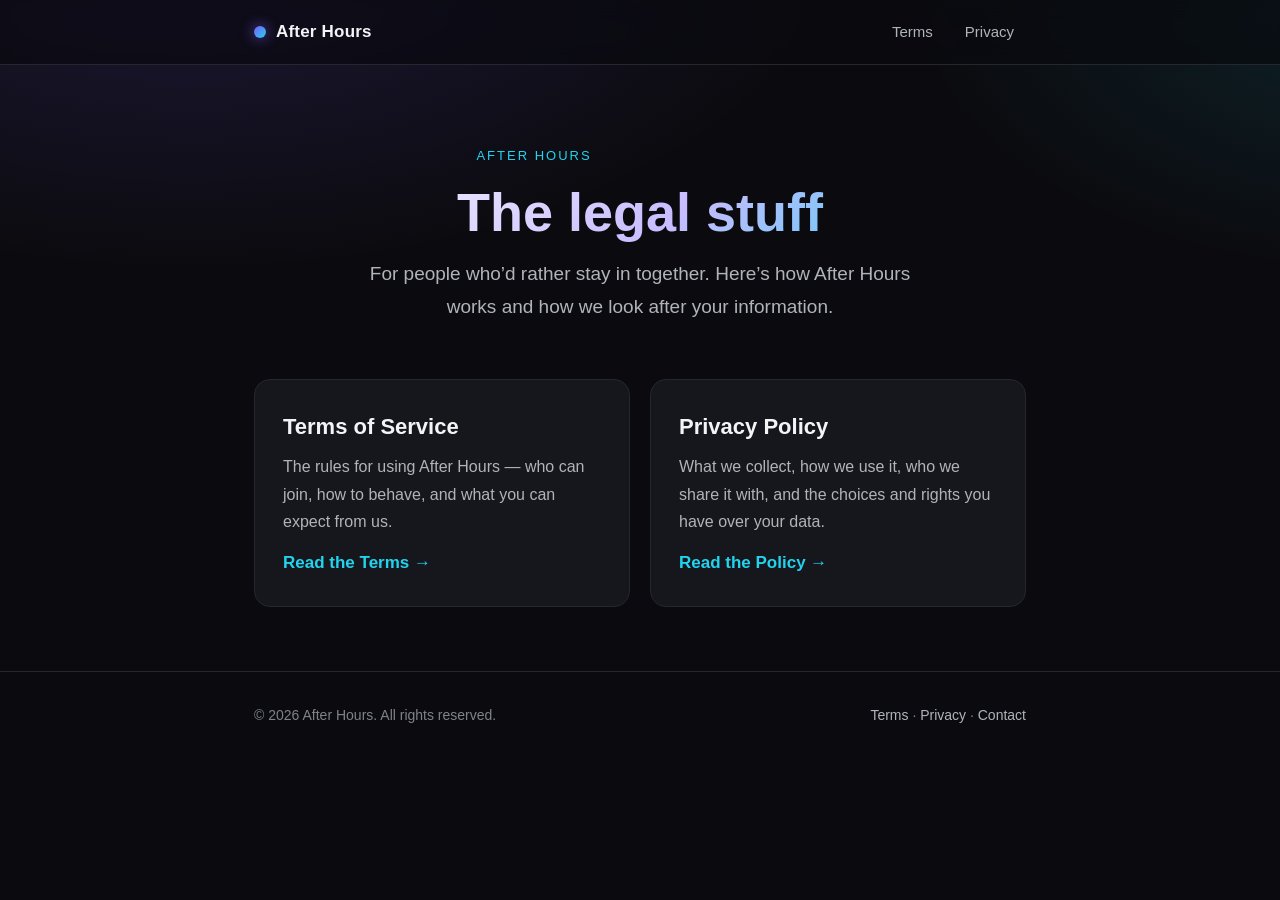
==== index.html @ 9568c4ad "Add Terms of Service and Privacy Policy pages for GitHub Pages Static site (no build step) for hosti" ====
<!DOCTYPE html>
<html lang="en">
  <head>
    <meta charset="UTF-8" />
    <meta name="viewport" content="width=device-width, initial-scale=1.0" />
    <title>After Hours — Legal</title>
    <meta
      name="description"
      content="Terms of Service and Privacy Policy for After Hours, the dating app for people who'd rather stay in together."
    />
    <link rel="stylesheet" href="styles.css" />
  </head>
  <body>
    <header class="site-header">
      <div class="wrap">
        <a class="brand" href="index.html">
          <span class="dot"></span>
          After Hours
        </a>
        <nav class="nav">
          <a href="terms.html">Terms</a>
          <a href="privacy.html">Privacy</a>
        </nav>
      </div>
    </header>

    <main class="wrap">
      <section class="hero">
        <p class="eyebrow">After Hours</p>
        <h1>The legal stuff</h1>
        <p>
          For people who&rsquo;d rather stay in together. Here&rsquo;s how After
          Hours works and how we look after your information.
        </p>
      </section>

      <section class="cards">
        <a class="card" href="terms.html">
          <h2>Terms of Service</h2>
          <p>
            The rules for using After Hours &mdash; who can join, how to behave,
            and what you can expect from us.
          </p>
          <span class="arrow">Read the Terms &rarr;</span>
        </a>
        <a class="card" href="privacy.html">
          <h2>Privacy Policy</h2>
          <p>
            What we collect, how we use it, who we share it with, and the
            choices and rights you have over your data.
          </p>
          <span class="arrow">Read the Policy &rarr;</span>
        </a>
      </section>
    </main>

    <footer class="site-footer">
      <div class="wrap">
        <span>&copy; <span id="year"></span> After Hours. All rights reserved.</span>
        <span>
          <a href="terms.html">Terms</a> &middot;
          <a href="privacy.html">Privacy</a> &middot;
          <a href="mailto:info@piedmontsys.com">Contact</a>
        </span>
      </div>
    </footer>

    <script>
      document.getElementById("year").textContent = new Date().getFullYear();
    </script>
  </body>
</html>
---- styles.css ----
/* After Hours — shared styles for the legal pages (Terms & Privacy).
   Dark, cozy, late-night identity: violet primary + neon-cyan accent. */

:root {
  --primary: #7c5cfc; /* violet — the late-night "After Hours" identity */
  --accent: #22d3ee; /* neon cyan glow */
  --success: #2bbf7e;

  --bg: #0b0b0f;
  --bg-elevated: #15151c;
  --bg-card: #16161d;
  --border: #26262f;

  --text: #f4f4f7;
  --text-secondary: #b0b4ba;
  --text-muted: #7e828b;

  --max-width: 820px;
  --radius: 16px;

  --font-sans: -apple-system, BlinkMacSystemFont, "Segoe UI", Roboto, Helvetica,
    Arial, "Apple Color Emoji", "Segoe UI Emoji", sans-serif;
}

* {
  box-sizing: border-box;
}

html {
  scroll-behavior: smooth;
}

body {
  margin: 0;
  background-color: var(--bg);
  background-image: radial-gradient(
      1100px 600px at 15% -10%,
      rgba(124, 92, 252, 0.18),
      transparent 60%
    ),
    radial-gradient(
      900px 500px at 110% 0%,
      rgba(34, 211, 238, 0.12),
      transparent 55%
    );
  background-attachment: fixed;
  color: var(--text);
  font-family: var(--font-sans);
  font-size: 17px;
  line-height: 1.7;
  -webkit-font-smoothing: antialiased;
  text-rendering: optimizeLegibility;
}

a {
  color: var(--accent);
  text-decoration: none;
}

a:hover {
  text-decoration: underline;
}

.wrap {
  max-width: var(--max-width);
  margin: 0 auto;
  padding: 0 24px;
}

/* ---- Site header / nav ---- */
.site-header {
  position: sticky;
  top: 0;
  z-index: 10;
  backdrop-filter: saturate(140%) blur(10px);
  background: rgba(11, 11, 15, 0.72);
  border-bottom: 1px solid var(--border);
}

.site-header .wrap {
  display: flex;
  align-items: center;
  justify-content: space-between;
  gap: 16px;
  height: 64px;
}

.brand {
  display: inline-flex;
  align-items: center;
  gap: 10px;
  font-weight: 700;
  letter-spacing: 0.2px;
  color: var(--text);
}

.brand:hover {
  text-decoration: none;
}

.brand .dot {
  width: 12px;
  height: 12px;
  border-radius: 50%;
  background: linear-gradient(135deg, var(--primary), var(--accent));
  box-shadow: 0 0 14px rgba(124, 92, 252, 0.8);
}

.nav {
  display: flex;
  gap: 8px;
  flex-wrap: wrap;
}

.nav a {
  color: var(--text-secondary);
  padding: 6px 12px;
  border-radius: 999px;
  font-size: 15px;
}

.nav a:hover {
  color: var(--text);
  background: var(--bg-elevated);
  text-decoration: none;
}

.nav a.active {
  color: var(--text);
  background: var(--bg-elevated);
  border: 1px solid var(--border);
}

/* ---- Hero (landing page) ---- */
.hero {
  text-align: center;
  padding: 80px 0 32px;
}

.hero .eyebrow {
  text-transform: uppercase;
  letter-spacing: 2px;
  font-size: 13px;
  color: var(--accent);
  margin: 0 0 16px;
}

.hero h1 {
  font-size: clamp(34px, 6vw, 54px);
  line-height: 1.1;
  margin: 0 0 16px;
  background: linear-gradient(135deg, #ffffff, #c8bcff 55%, var(--accent));
  -webkit-background-clip: text;
  background-clip: text;
  color: transparent;
}

.hero p {
  color: var(--text-secondary);
  max-width: 560px;
  margin: 0 auto;
  font-size: 19px;
}

/* ---- Cards (landing page) ---- */
.cards {
  display: grid;
  grid-template-columns: repeat(auto-fit, minmax(260px, 1fr));
  gap: 20px;
  padding: 24px 0 64px;
}

.card {
  display: block;
  background: var(--bg-card);
  border: 1px solid var(--border);
  border-radius: var(--radius);
  padding: 28px;
  transition: transform 0.15s ease, border-color 0.15s ease;
}

.card:hover {
  text-decoration: none;
  transform: translateY(-3px);
  border-color: var(--primary);
}

.card h2 {
  margin: 0 0 8px;
  font-size: 22px;
  color: var(--text);
}

.card p {
  margin: 0 0 14px;
  color: var(--text-secondary);
  font-size: 16px;
}

.card .arrow {
  color: var(--accent);
  font-weight: 600;
}

/* ---- Legal document pages ---- */
.doc {
  padding: 48px 0 96px;
}

.doc h1 {
  font-size: clamp(30px, 5vw, 42px);
  margin: 0 0 8px;
}

.doc .updated {
  color: var(--text-muted);
  font-size: 15px;
  margin: 0 0 8px;
}

.doc .intro {
  color: var(--text-secondary);
}

.doc h2 {
  margin: 44px 0 12px;
  font-size: 24px;
  scroll-margin-top: 84px;
  padding-top: 8px;
  border-top: 1px solid var(--border);
}

.doc h2:first-of-type {
  border-top: none;
}

.doc h3 {
  margin: 28px 0 8px;
  font-size: 19px;
  color: var(--text);
}

.doc p,
.doc li {
  color: var(--text-secondary);
}

.doc strong {
  color: var(--text);
}

.doc ul {
  padding-left: 22px;
}

.doc li {
  margin: 6px 0;
}

.callout {
  background: var(--bg-elevated);
  border: 1px solid var(--border);
  border-left: 3px solid var(--primary);
  border-radius: 12px;
  padding: 16px 20px;
  margin: 24px 0;
  color: var(--text-secondary);
}

/* ---- Table of contents ---- */
.toc {
  background: var(--bg-card);
  border: 1px solid var(--border);
  border-radius: var(--radius);
  padding: 20px 24px;
  margin: 28px 0 8px;
}

.toc h2 {
  border: none;
  margin: 0 0 8px;
  padding: 0;
  font-size: 16px;
  text-transform: uppercase;
  letter-spacing: 1px;
  color: var(--text-muted);
}

.toc ol {
  margin: 0;
  padding-left: 20px;
  columns: 2;
  column-gap: 32px;
}

.toc li {
  margin: 4px 0;
}

/* ---- Footer ---- */
.site-footer {
  border-top: 1px solid var(--border);
  padding: 32px 0;
  color: var(--text-muted);
  font-size: 14px;
}

.site-footer .wrap {
  display: flex;
  flex-wrap: wrap;
  gap: 12px;
  align-items: center;
  justify-content: space-between;
}

.site-footer a {
  color: var(--text-secondary);
}

@media (max-width: 600px) {
  body {
    font-size: 16px;
  }
  .toc ol {
    columns: 1;
  }
  .hero {
    padding-top: 56px;
  }
}
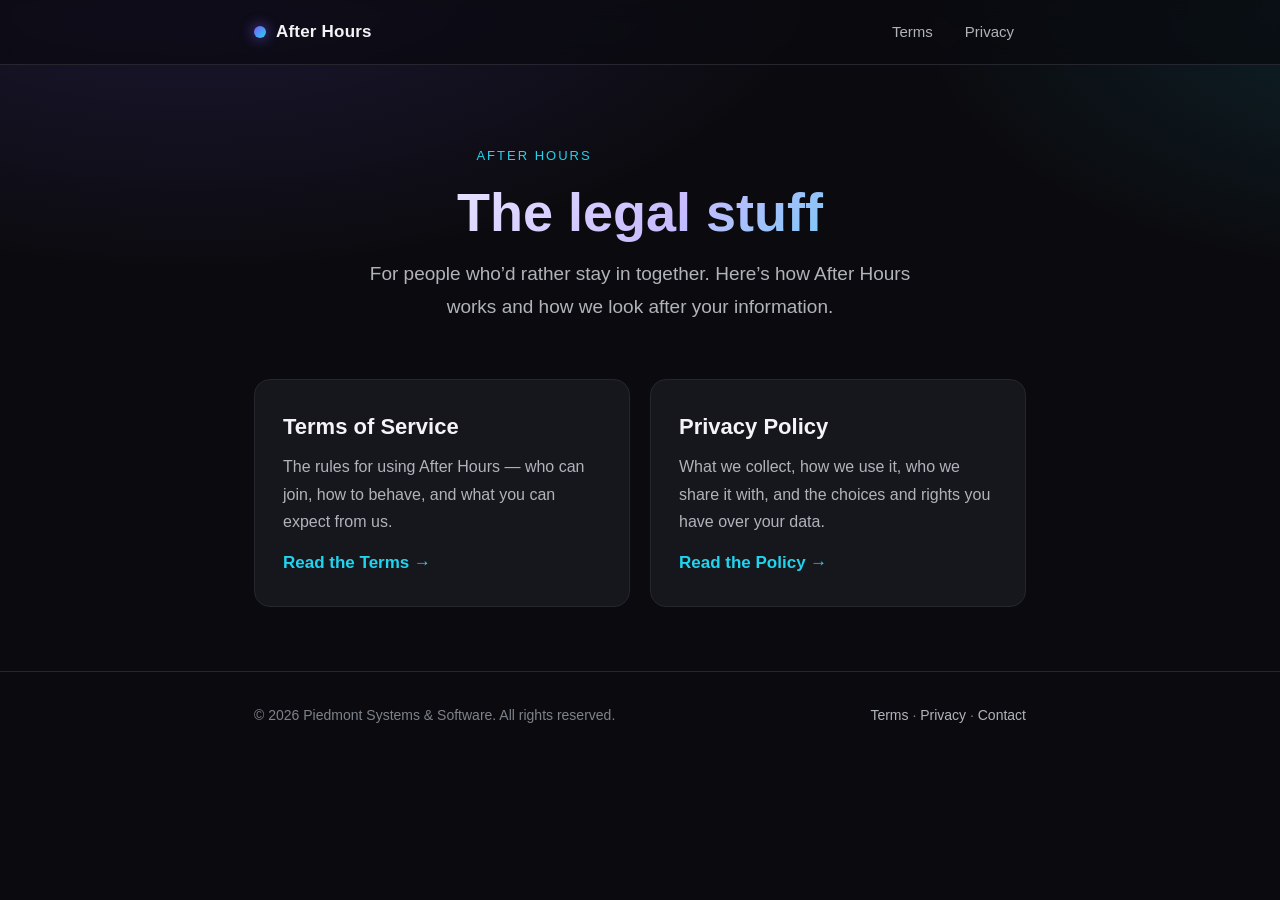
==== commit 2a6d413b: "Fill in legal entity (Piedmont Systems & Software) and NC governing law - Name Piedmont Systems & So" ====
--- a/index.html
+++ b/index.html
@@ -56,7 +56,7 @@
 
     <footer class="site-footer">
       <div class="wrap">
-        <span>&copy; <span id="year"></span> After Hours. All rights reserved.</span>
+        <span>&copy; <span id="year"></span> Piedmont Systems &amp; Software. All rights reserved.</span>
         <span>
           <a href="terms.html">Terms</a> &middot;
           <a href="privacy.html">Privacy</a> &middot;
